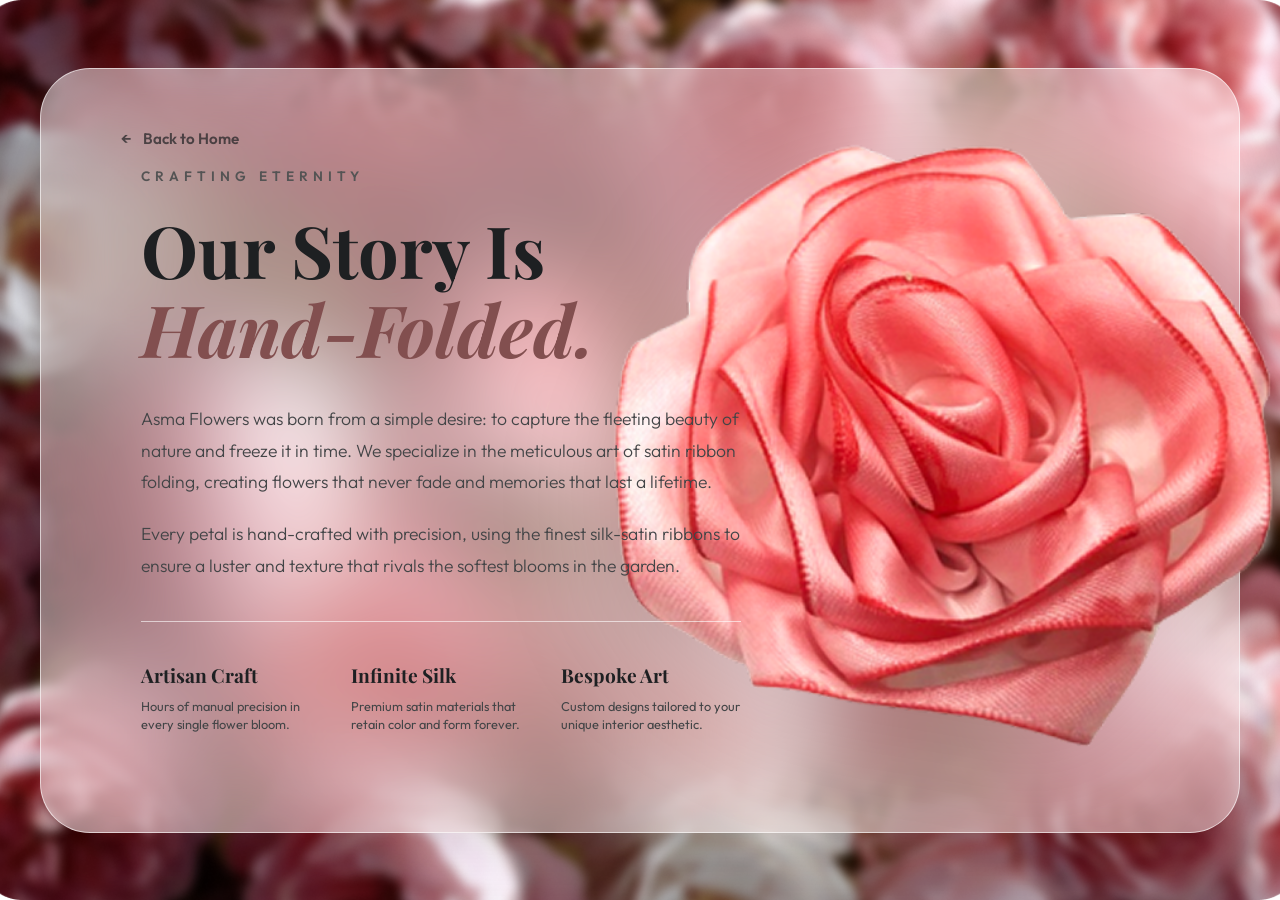
==== about.html @ a52fb3a3 "feat: initialize Asma Flowers project with custom glass-morphism UI and assets" ====
<!DOCTYPE html>
<html lang="en">
<head>
    <meta charset="UTF-8">
    <meta name="viewport" content="width=device-width, initial-scale=1.0">
    <title>Our Story | Asma Flowers</title>
    <link rel="preconnect" href="https://fonts.googleapis.com">
    <link rel="preconnect" href="https://fonts.gstatic.com" crossorigin>
    <link href="https://fonts.googleapis.com/css2?family=Outfit:wght@300;400;500;600&family=Playfair+Display:ital,wght@0,600;0,700;1,600;1,700&display=swap" rel="stylesheet">
    
    <style>
        :root {
            --primary-accent: #a66a6a;
            --primary-accent-dark: #824f4f;
            --secondary-green: #545454;
            --text-main: #1e2022;
            --text-muted: #434547;
            --white: #ffffff;
            --glass-white: rgba(255, 255, 255, 0.45);
            --glass-border: rgba(255, 255, 255, 0.6);
            --curve: cubic-bezier(0.4, 0, 0.2, 1);
            --shadow-soft: 0 40px 100px -20px rgba(0, 0, 0, 0.12);
        }

        * {
            margin: 0;
            padding: 0;
            box-sizing: border-box;
        }

        body {
            font-family: 'Outfit', sans-serif;
            background: url('assets/bg.png') center/cover no-repeat fixed;
            min-height: 100vh;
            display: flex;
            justify-content: center;
            align-items: center;
            padding: 40px;
            color: var(--text-main);
            overflow: hidden;
        }

        .container {
            width: 100%;
            max-width: 1400px;
            z-index: 1;
        }

        .glass-card {
            background: var(--glass-white);
            backdrop-filter: blur(45px) saturate(140%);
            -webkit-backdrop-filter: blur(45px) saturate(140%);
            border-radius: 50px;
            border: 1px solid var(--glass-border);
            padding: 80px 100px;
            margin: 0 auto;
            position: relative;
            box-shadow: var(--shadow-soft);
            display: flex;
            justify-content: space-between;
            align-items: center;
            /* overflow: hidden; */
            /* width: 90vw; */
            height: 85vh;
            min-height: 700px;
            transform: perspective(1000px);
        }

        /* Back Button */
        .btn-back {
            position: absolute;
            top: 60px;
            left: 80px;
            text-decoration: none;
            color: var(--text-main);
            font-weight: 600;
            display: flex;
            align-items: center;
            gap: 12px;
            transition: all 0.3s var(--curve);
            font-size: 0.95rem;
            opacity: 0.7;
        }

        .btn-back::before {
            content: '←';

            transition: transform 0.3s var(--curve);
        }

        .btn-back:hover {
            opacity: 1;
        }

        .btn-back:hover::before {
            transform: translateX(-8px);
        }
        
        /* .back-nav {
            position: absolute;
            top: 60px;
            left: 80px;
            text-decoration: none;
            color: var(--text-main);
            font-weight: 600;
            display: flex;
            align-items: center;
            gap: 10px;
            font-size: 0.9rem;
            opacity: 0.7;
            transition: all 0.3s var(--curve);
            z-index: 10;
        }

        .back-nav:hover {
            opacity: 1;
            transform: translateX(-5px);
        } */

        .content {
            max-width: 600px;
            z-index: 2;
        }

        .tagline {
            color: var(--secondary-green);
            text-transform: uppercase;
            letter-spacing: 5px;
            font-weight: 600;
            font-size: 0.85rem;
            margin-bottom: 25px;
            display: block;
        }

        h1 {
            font-family: 'Playfair Display', serif;
            font-size: 4.5rem;
            line-height: 1.1;
            margin-bottom: 35px;
            font-weight: 700;
        }

        .story-text {
            color: var(--text-muted);
            font-size: 1.1rem;
            line-height: 1.8;
            margin-bottom: 40px;
            font-weight: 300;
        }

        .features-list {
            display: grid;
            grid-template-columns: repeat(3, 1fr);
            gap: 30px;
            border-top: 1px solid var(--glass-border);
            padding-top: 40px;
        }

        .feature-item h4 {
            font-family: 'Playfair Display', serif;
            font-size: 1.2rem;
            margin-bottom: 10px;
        }

        .feature-item p {
            font-size: 0.8rem;
            color: var(--text-muted);
            line-height: 1.4;
        }

        /* Visuals */
        .visuals {
            position: absolute;
            right: -50px;
            top: 50%;
            transform: translateY(-50%);
            width: 700px;
            height: 100%;
            display: flex;
            align-items: center;
            justify-content: center;
            z-index: 1;
            pointer-events: none;
        }

        .main-flower {
            width: 100%;
            filter: drop-shadow(0 30px 60px rgba(0,0,0,0.12));
            mix-blend-mode: multiply;
            animation: floatingFlower 12s ease-in-out infinite;
        }

        @keyframes floatingFlower {
            0%, 100% { transform: translateY(0) rotate(0deg); }
            50% { transform: translateY(-20px) rotate(2deg); }
        }

        @media (max-width: 1024px) {
            .glass-card { padding: 60px; }
            h1 { font-size: 3rem; }
            .visuals { width: 400px; }
            .features-list { grid-template-columns: 1fr; }
        }

        @media (max-width: 768px) {
            body { overflow: auto; padding: 20px; }
            .glass-card { height: auto; flex-direction: column; padding: 100px 40px 60px; text-align: center; }
            .visuals { position: relative; right: 0; transform: none; width: 100%; height: 300px; }
            .back-nav { top: 40px; left: 40px; }
        }
    </style>
</head>
<body>

    <div class="container">
        <main class="glass-card">
            <a href="index.html" class="btn-back">Back to Home</a>

            <section class="content">
                <span class="tagline">Crafting Eternity</span>
                <h1>Our Story Is <br> <span style="font-style: italic; color: var(--primary-accent-dark);">Hand-Folded.</span></h1>
                <div class="story-text">
                    <p>
                        Asma Flowers was born from a simple desire: to capture the fleeting beauty of nature and freeze it in time. We specialize in the meticulous art of satin ribbon folding, creating flowers that never fade and memories that last a lifetime.
                    </p>
                    <p style="margin-top: 20px;">
                        Every petal is hand-crafted with precision, using the finest silk-satin ribbons to ensure a luster and texture that rivals the softest blooms in the garden.
                    </p>
                </div>

                <div class="features-list">
                    <div class="feature-item">
                        <h4>Artisan Craft</h4>
                        <p>Hours of manual precision in every single flower bloom.</p>
                    </div>
                    <div class="feature-item">
                        <h4>Infinite Silk</h4>
                        <p>Premium satin materials that retain color and form forever.</p>
                    </div>
                    <div class="feature-item">
                        <h4>Bespoke Art</h4>
                        <p>Custom designs tailored to your unique interior aesthetic.</p>
                    </div>
                </div>
            </section>

            <section class="visuals">
                <img src="assets/hero.png" alt="Satin Rose Art" class="main-flower">
            </section>
        </main>
    </div>

    <script>
        document.addEventListener('DOMContentLoaded', () => {
            const card = document.querySelector('.glass-card');
            const flower = document.querySelector('.main-flower');
            
            document.addEventListener('mousemove', (e) => {
                const x = (window.innerWidth / 2 - e.pageX) / 80;
                const y = (window.innerHeight / 2 - e.pageY) / 80;
                
                card.style.transform = `perspective(1000px) rotateY(${x}deg) rotateX(${y}deg)`;
                flower.style.transform = `translate(${-x * 3}px, ${-y * 3}px)`;
            });

            // Smooth entrance
            const elements = [
                document.querySelector('.tagline'),
                document.querySelector('h1'),
                document.querySelector('.story-text'),
                document.querySelector('.features-list')
            ];

            elements.forEach((el, index) => {
                el.style.opacity = '0';
                el.style.transform = 'translateY(20px)';
                el.style.transition = `all 0.8s cubic-bezier(0.4, 0, 0.2, 1) ${index * 0.1}s`;
                
                setTimeout(() => {
                    el.style.opacity = '1';
                    el.style.transform = 'translateY(0)';
                }, 100);
            });
        });
    </script>
</body>
</html>
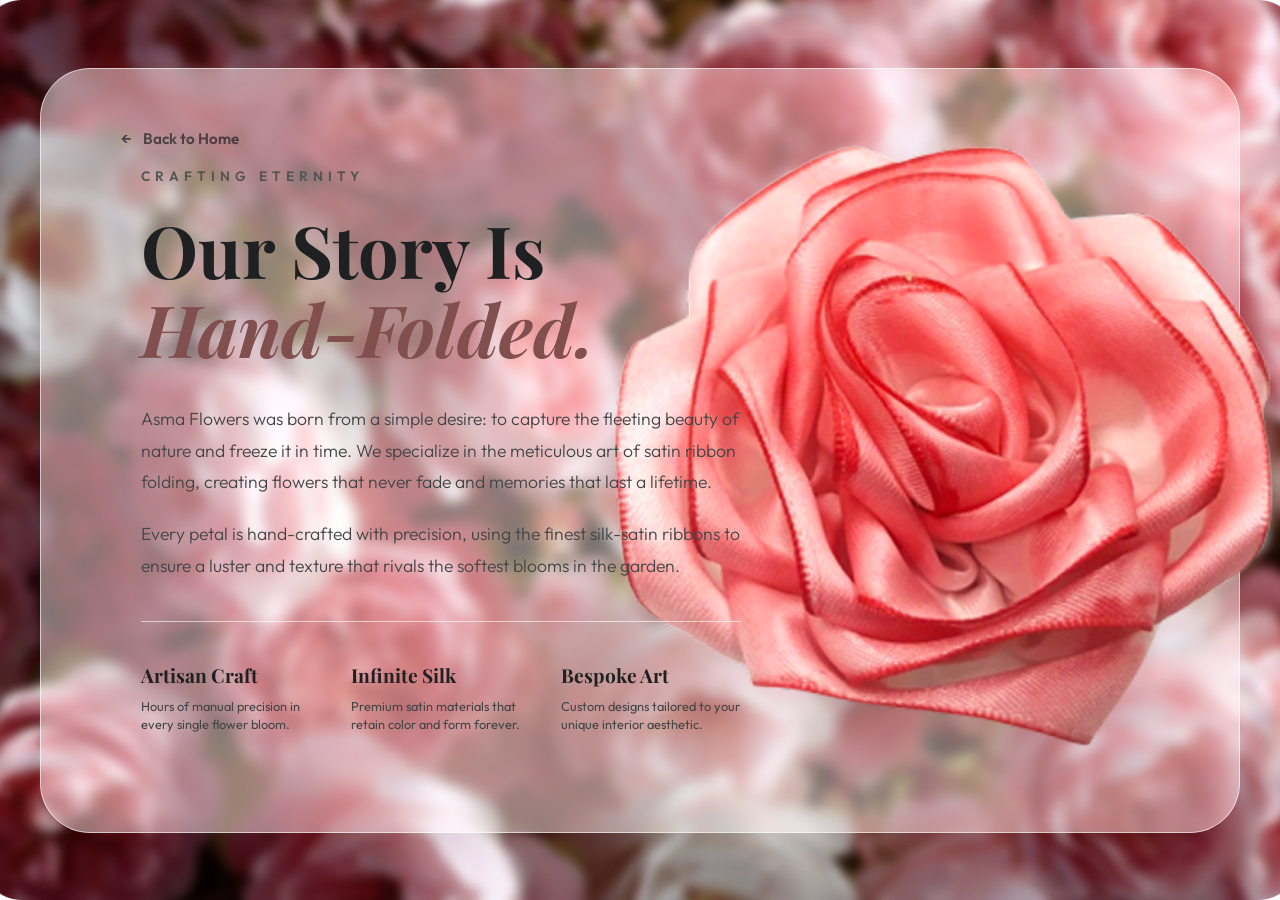
==== commit 1de72128: "changed blur value for the .glass-card" ====
--- a/about.html
+++ b/about.html
@@ -48,7 +48,7 @@
 
         .glass-card {
             background: var(--glass-white);
-            backdrop-filter: blur(45px) saturate(140%);
+            backdrop-filter: blur(5px) saturate(140%);
             -webkit-backdrop-filter: blur(45px) saturate(140%);
             border-radius: 50px;
             border: 1px solid var(--glass-border);
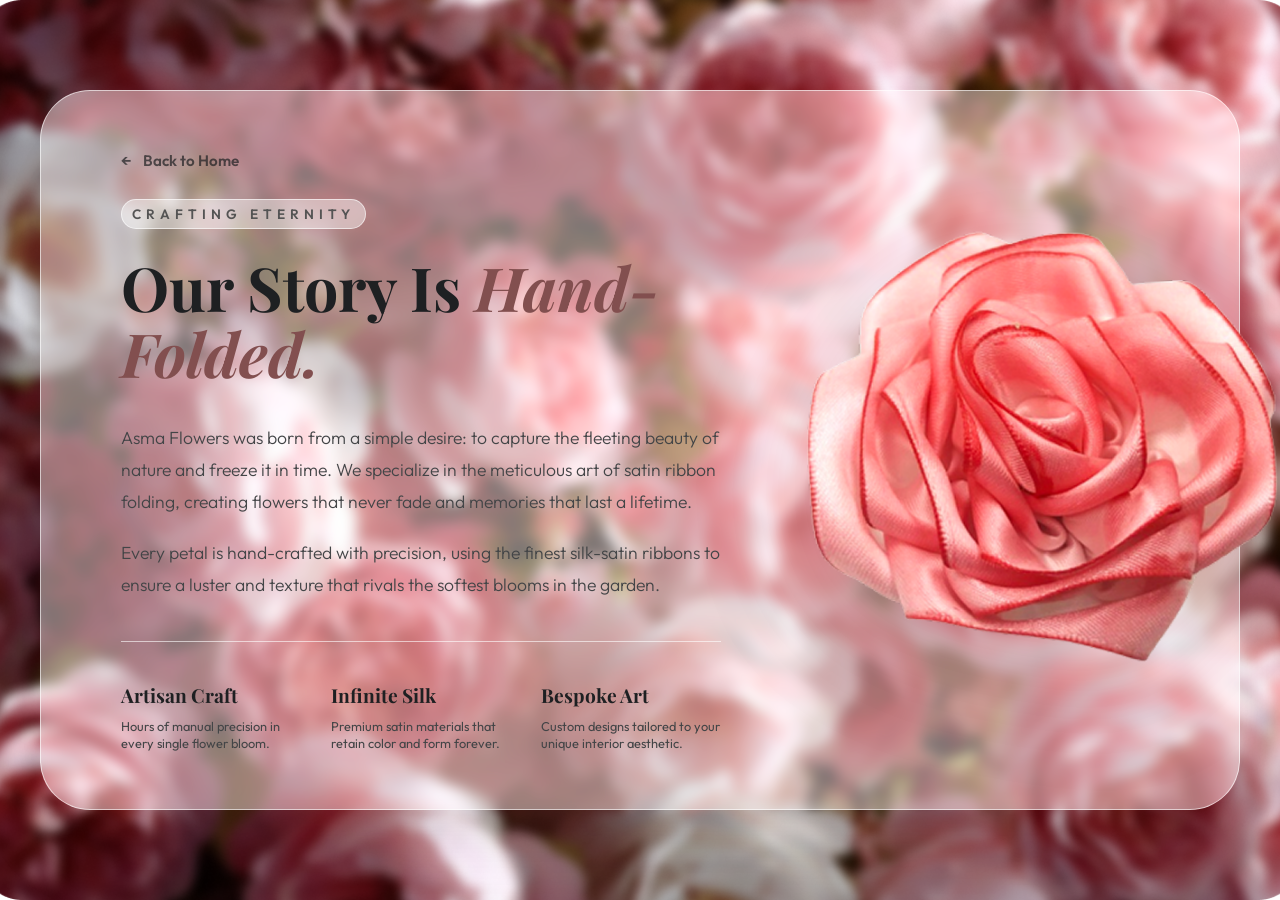
==== commit 392ea536: "implemented @media in css for a responsive layout" ====
--- a/about.html
+++ b/about.html
@@ -4,211 +4,12 @@
     <meta charset="UTF-8">
     <meta name="viewport" content="width=device-width, initial-scale=1.0">
     <title>Our Story | Asma Flowers</title>
+    <link rel="icon" href="assets/favicon.ico" type="image/x-icon">
     <link rel="preconnect" href="https://fonts.googleapis.com">
     <link rel="preconnect" href="https://fonts.gstatic.com" crossorigin>
     <link href="https://fonts.googleapis.com/css2?family=Outfit:wght@300;400;500;600&family=Playfair+Display:ital,wght@0,600;0,700;1,600;1,700&display=swap" rel="stylesheet">
     
-    <style>
-        :root {
-            --primary-accent: #a66a6a;
-            --primary-accent-dark: #824f4f;
-            --secondary-green: #545454;
-            --text-main: #1e2022;
-            --text-muted: #434547;
-            --white: #ffffff;
-            --glass-white: rgba(255, 255, 255, 0.45);
-            --glass-border: rgba(255, 255, 255, 0.6);
-            --curve: cubic-bezier(0.4, 0, 0.2, 1);
-            --shadow-soft: 0 40px 100px -20px rgba(0, 0, 0, 0.12);
-        }
-
-        * {
-            margin: 0;
-            padding: 0;
-            box-sizing: border-box;
-        }
-
-        body {
-            font-family: 'Outfit', sans-serif;
-            background: url('assets/bg.png') center/cover no-repeat fixed;
-            min-height: 100vh;
-            display: flex;
-            justify-content: center;
-            align-items: center;
-            padding: 40px;
-            color: var(--text-main);
-            overflow: hidden;
-        }
-
-        .container {
-            width: 100%;
-            max-width: 1400px;
-            z-index: 1;
-        }
-
-        .glass-card {
-            background: var(--glass-white);
-            backdrop-filter: blur(5px) saturate(140%);
-            -webkit-backdrop-filter: blur(45px) saturate(140%);
-            border-radius: 50px;
-            border: 1px solid var(--glass-border);
-            padding: 80px 100px;
-            margin: 0 auto;
-            position: relative;
-            box-shadow: var(--shadow-soft);
-            display: flex;
-            justify-content: space-between;
-            align-items: center;
-            /* overflow: hidden; */
-            /* width: 90vw; */
-            height: 85vh;
-            min-height: 700px;
-            transform: perspective(1000px);
-        }
-
-        /* Back Button */
-        .btn-back {
-            position: absolute;
-            top: 60px;
-            left: 80px;
-            text-decoration: none;
-            color: var(--text-main);
-            font-weight: 600;
-            display: flex;
-            align-items: center;
-            gap: 12px;
-            transition: all 0.3s var(--curve);
-            font-size: 0.95rem;
-            opacity: 0.7;
-        }
-
-        .btn-back::before {
-            content: '←';
-
-            transition: transform 0.3s var(--curve);
-        }
-
-        .btn-back:hover {
-            opacity: 1;
-        }
-
-        .btn-back:hover::before {
-            transform: translateX(-8px);
-        }
-        
-        /* .back-nav {
-            position: absolute;
-            top: 60px;
-            left: 80px;
-            text-decoration: none;
-            color: var(--text-main);
-            font-weight: 600;
-            display: flex;
-            align-items: center;
-            gap: 10px;
-            font-size: 0.9rem;
-            opacity: 0.7;
-            transition: all 0.3s var(--curve);
-            z-index: 10;
-        }
-
-        .back-nav:hover {
-            opacity: 1;
-            transform: translateX(-5px);
-        } */
-
-        .content {
-            max-width: 600px;
-            z-index: 2;
-        }
-
-        .tagline {
-            color: var(--secondary-green);
-            text-transform: uppercase;
-            letter-spacing: 5px;
-            font-weight: 600;
-            font-size: 0.85rem;
-            margin-bottom: 25px;
-            display: block;
-        }
-
-        h1 {
-            font-family: 'Playfair Display', serif;
-            font-size: 4.5rem;
-            line-height: 1.1;
-            margin-bottom: 35px;
-            font-weight: 700;
-        }
-
-        .story-text {
-            color: var(--text-muted);
-            font-size: 1.1rem;
-            line-height: 1.8;
-            margin-bottom: 40px;
-            font-weight: 300;
-        }
-
-        .features-list {
-            display: grid;
-            grid-template-columns: repeat(3, 1fr);
-            gap: 30px;
-            border-top: 1px solid var(--glass-border);
-            padding-top: 40px;
-        }
-
-        .feature-item h4 {
-            font-family: 'Playfair Display', serif;
-            font-size: 1.2rem;
-            margin-bottom: 10px;
-        }
-
-        .feature-item p {
-            font-size: 0.8rem;
-            color: var(--text-muted);
-            line-height: 1.4;
-        }
-
-        /* Visuals */
-        .visuals {
-            position: absolute;
-            right: -50px;
-            top: 50%;
-            transform: translateY(-50%);
-            width: 700px;
-            height: 100%;
-            display: flex;
-            align-items: center;
-            justify-content: center;
-            z-index: 1;
-            pointer-events: none;
-        }
-
-        .main-flower {
-            width: 100%;
-            filter: drop-shadow(0 30px 60px rgba(0,0,0,0.12));
-            mix-blend-mode: multiply;
-            animation: floatingFlower 12s ease-in-out infinite;
-        }
-
-        @keyframes floatingFlower {
-            0%, 100% { transform: translateY(0) rotate(0deg); }
-            50% { transform: translateY(-20px) rotate(2deg); }
-        }
-
-        @media (max-width: 1024px) {
-            .glass-card { padding: 60px; }
-            h1 { font-size: 3rem; }
-            .visuals { width: 400px; }
-            .features-list { grid-template-columns: 1fr; }
-        }
-
-        @media (max-width: 768px) {
-            body { overflow: auto; padding: 20px; }
-            .glass-card { height: auto; flex-direction: column; padding: 100px 40px 60px; text-align: center; }
-            .visuals { position: relative; right: 0; transform: none; width: 100%; height: 300px; }
-            .back-nav { top: 40px; left: 40px; }
-        }
-    </style>
+    <link rel="stylesheet" href="css/about.css">
 </head>
 <body>
 
@@ -218,7 +19,7 @@
 
             <section class="content">
                 <span class="tagline">Crafting Eternity</span>
-                <h1>Our Story Is <br> <span style="font-style: italic; color: var(--primary-accent-dark);">Hand-Folded.</span></h1>
+                <h1>Our Story Is <span style="font-style: italic; color: var(--primary-accent-dark);">Hand-Folded.</span></h1>
                 <div class="story-text">
                     <p>
                         Asma Flowers was born from a simple desire: to capture the fleeting beauty of nature and freeze it in time. We specialize in the meticulous art of satin ribbon folding, creating flowers that never fade and memories that last a lifetime.
@@ -245,43 +46,11 @@
             </section>
 
             <section class="visuals">
-                <img src="assets/hero.png" alt="Satin Rose Art" class="main-flower">
+                <img src="assets/hero-about.png" alt="Satin Rose Art" class="main-flower">
             </section>
         </main>
     </div>
 
-    <script>
-        document.addEventListener('DOMContentLoaded', () => {
-            const card = document.querySelector('.glass-card');
-            const flower = document.querySelector('.main-flower');
-            
-            document.addEventListener('mousemove', (e) => {
-                const x = (window.innerWidth / 2 - e.pageX) / 80;
-                const y = (window.innerHeight / 2 - e.pageY) / 80;
-                
-                card.style.transform = `perspective(1000px) rotateY(${x}deg) rotateX(${y}deg)`;
-                flower.style.transform = `translate(${-x * 3}px, ${-y * 3}px)`;
-            });
-
-            // Smooth entrance
-            const elements = [
-                document.querySelector('.tagline'),
-                document.querySelector('h1'),
-                document.querySelector('.story-text'),
-                document.querySelector('.features-list')
-            ];
-
-            elements.forEach((el, index) => {
-                el.style.opacity = '0';
-                el.style.transform = 'translateY(20px)';
-                el.style.transition = `all 0.8s cubic-bezier(0.4, 0, 0.2, 1) ${index * 0.1}s`;
-                
-                setTimeout(() => {
-                    el.style.opacity = '1';
-                    el.style.transform = 'translateY(0)';
-                }, 100);
-            });
-        });
-    </script>
+    <script src="js/about.js"></script>
 </body>
 </html>
--- a/css/about.css
+++ b/css/about.css
@@ -0,0 +1,251 @@
+:root {
+    --primary-accent: #a66a6a;
+    --primary-accent-dark: #824f4f;
+    --secondary-green: #545454;
+    --text-main: #1e2022;
+    --text-muted: #434547;
+    --white: #ffffff;
+    --glass-white: rgba(255, 255, 255, 0.45);
+    --glass-border: rgba(255, 255, 255, 0.6);
+    --curve: cubic-bezier(0.4, 0, 0.2, 1);
+    --shadow-soft: 0 40px 100px -20px rgba(0, 0, 0, 0.12);
+}
+
+* {
+    margin: 0;
+    padding: 0;
+    box-sizing: border-box;
+}
+
+body {
+    font-family: 'Outfit', sans-serif;
+    background: url('../assets/bg.png') center/cover no-repeat fixed;
+    min-height: 100vh;
+    display: flex;
+    justify-content: center;
+    align-items: center;
+    padding: 40px;
+    color: var(--text-main);
+    overflow: hidden;
+}
+
+.container {
+    width: 100%;
+    max-width: 1400px;
+    z-index: 1;
+}
+
+.glass-card {
+    background: var(--glass-white);
+    backdrop-filter: blur(5px) saturate(140%);
+    -webkit-backdrop-filter: blur(45px) saturate(140%);
+    border-radius: 50px;
+    border: 1px solid var(--glass-border);
+    padding: 80px 100px;
+    margin: 0 auto;
+    position: relative;
+    box-shadow: var(--shadow-soft);
+    display: flex;
+    justify-content: space-between;
+    align-items: center;
+    /* overflow: hidden; */
+    /* width: 90vw; */
+    height: fit-content;
+    min-height: 700px;
+    transform: perspective(1000px);
+}
+
+/* Back Button */
+.btn-back {
+    position: absolute;
+    top: 60px;
+    left: 80px;
+    text-decoration: none;
+    color: var(--text-main);
+    font-weight: 600;
+    display: flex;
+    align-items: center;
+    gap: 12px;
+    transition: all 0.3s var(--curve);
+    font-size: 0.95rem;
+    opacity: 0.7;
+}
+
+.btn-back::before {
+    content: '←';
+
+    transition: transform 0.3s var(--curve);
+}
+
+.btn-back:hover {
+    opacity: 1;
+}
+
+.btn-back:hover::before {
+    transform: translateX(-8px);
+}
+
+.content {
+    margin-top: 5%;
+    max-width: 600px;
+    z-index: 2;
+}
+
+.tagline {
+    width: fit-content;
+    border: 1px solid var(--glass-border);
+    padding: 5px 10px;
+    border-radius: 15px;
+    background: var(--glass-white);
+    color: var(--secondary-green);
+    text-transform: uppercase;
+    letter-spacing: 5px;
+    font-weight: 600;
+    font-size: 0.85rem;
+    margin-bottom: 25px;
+    display: block;
+    opacity: 0.85;
+} 
+
+h1 {
+    font-family: 'Playfair Display', serif;
+    font-size: 4.5rem;
+    line-height: 1.1;
+    margin-bottom: 35px;
+    font-weight: 700;
+}
+
+.story-text {
+    color: var(--text-muted);
+    font-size: 1.1rem;
+    line-height: 1.8;
+    margin-bottom: 40px;
+    font-weight: 300;
+}
+
+.features-list {
+    display: grid;
+    grid-template-columns: repeat(3, 1fr);
+    gap: 30px;
+    border-top: 1px solid var(--glass-border);
+    padding-top: 40px;
+}
+
+.feature-item h4 {
+    font-family: 'Playfair Display', serif;
+    font-size: 1.2rem;
+    margin-bottom: 10px;
+}
+
+.feature-item p {
+    font-size: 0.8rem;
+    color: var(--text-muted);
+    line-height: 1.4;
+}
+
+/* Visuals */
+.visuals {
+    position: absolute;
+    right: -50px;
+    top: 50%;
+    transform: translateY(-50%);
+    width: 700px;
+    height: 100%;
+    display: flex;
+    align-items: center;
+    justify-content: center;
+    z-index: 1;
+    pointer-events: none;
+}
+
+.main-flower {
+    width: 100%;
+    filter: drop-shadow(0 30px 60px rgba(0,0,0,0.12));
+    mix-blend-mode: multiply;
+    animation: floatingFlower 12s ease-in-out infinite;
+}
+
+@keyframes floatingFlower {
+    0%, 100% { transform: translateY(0) rotate(0deg); }
+    50% { transform: translateY(-20px) rotate(2deg); }
+}
+
+/* --- RESPONSIVE OVERHAUL --- */
+
+/* 4K Super Screens */
+@media (min-width: 2560px) {
+    .glass-card { padding: 120px 150px; }
+    h1 { font-size: 6rem; }
+    .story-text { font-size: 1.4rem; }
+    .features-list { padding-top: 60px; gap: 50px; }
+}
+
+/* Detailed Laptop */
+@media (max-width: 1440px) {
+    .glass-card { padding: 60px 80px; height: 80vh; }
+    h1 { font-size: 3.8rem; }
+    .visuals { width: 500px; }
+}
+
+/* Tablet */
+@media (max-width: 1024px) {
+    .glass-card { 
+        padding: 50px; 
+        flex-direction: column; 
+        height: auto; 
+        text-align: center;
+        gap: 40px;
+    }
+    .content { 
+        max-width: 100%;
+        padding-top: 0;
+        display: flex;
+        flex-direction: column;
+        margin-top: 5%;
+        justify-content: center;
+        align-items: center;
+    }
+    h1 { font-size: 3rem; }
+    .visuals { display: none; }
+    .main-flower { width: 40%; }
+    .features-list { 
+        grid-template-columns: repeat(2, 1fr);  
+        padding-top: 30px; 
+    } 
+    .features-list div:nth-child(3) { grid-column: span 2; }
+    .btn-back { left: 40px; top: 40px; }
+}
+
+/* Mobile Large (Phablets) */
+@media (max-width: 768px) {
+    body { overflow-y: auto; padding: 20px; }
+    .glass-card { padding: 40px 30px; border-radius: 40px; }
+    .content { margin-top: 7%; }
+    .tagline { font-size: 0.6rem; letter-spacing: 3px; } 
+    h1 { font-size: 2.4rem; }
+    .story-text { font-size: 1rem; width: 100%; }
+    .features-list { grid-template-columns: 1fr; gap: 20px; }
+}
+
+/* Standard Mobile */
+@media (max-width: 425px) {
+    .content { margin-top: 10%; } 
+    h1 { font-size: 2rem; }
+    .glass-card { padding: 30px 20px; } 
+    .btn-back { left: 20px; top: 30px; font-size: 0.8rem; }
+    .visuals { display: none; }
+}
+
+/* Small Mobile */
+@media (max-width: 375px) {
+    .tagline { font-size: 0.5rem; letter-spacing: 3px; }
+    h1 { font-size: 1.8rem; }
+}
+
+/* Tiny Mobile */
+@media (max-width: 320px) { 
+    .content { margin-top: 15%; } 
+    .tagline { font-size: 0.4rem;}
+    h1 { font-size: 1.8rem; }
+    .glass-card { padding: 20px 15px; }
+}
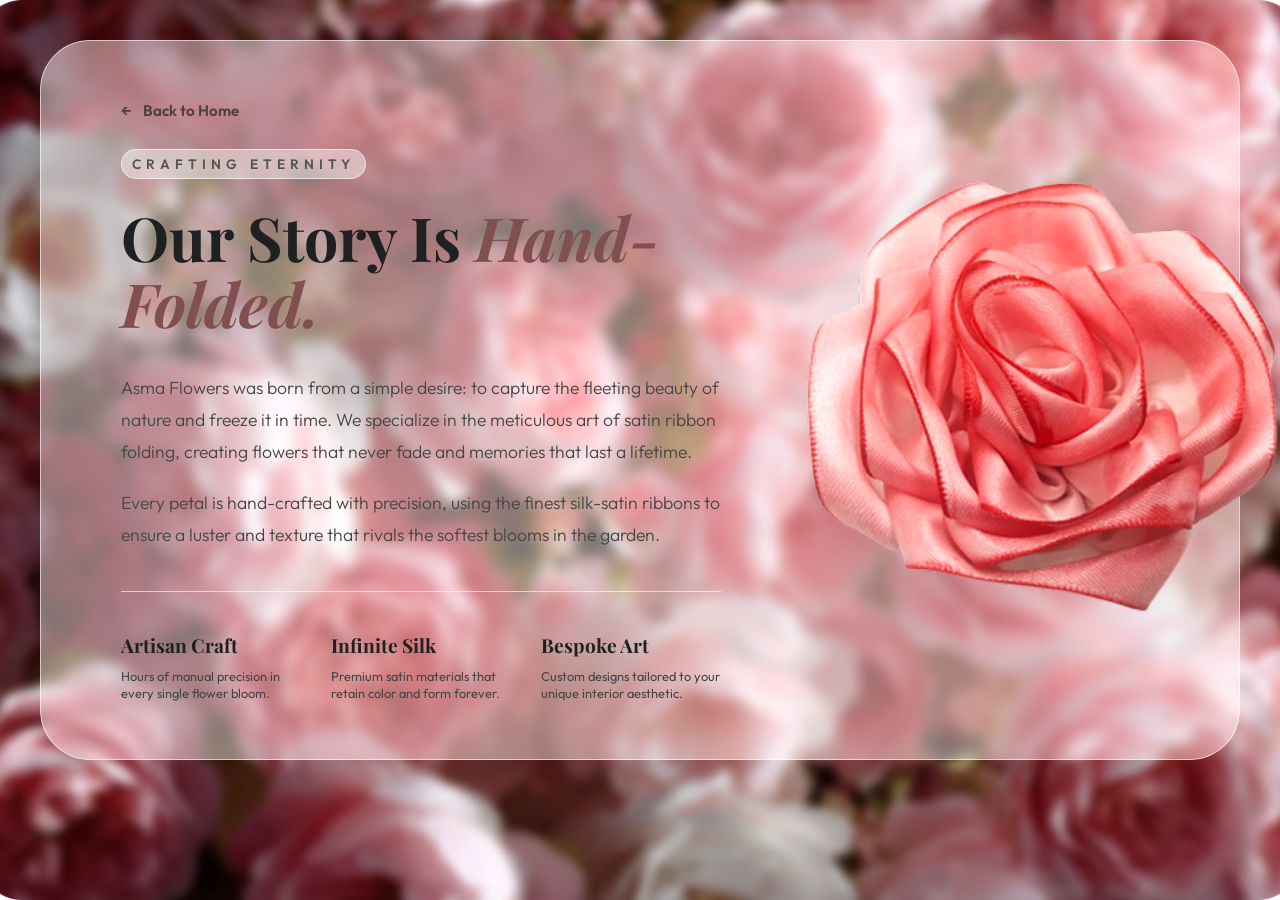
==== commit f57801a2: "some style changes" ====
--- a/about.html
+++ b/about.html
@@ -2,7 +2,7 @@
 <html lang="en">
 <head>
     <meta charset="UTF-8">
-    <meta name="viewport" content="width=device-width, initial-scale=1.0">
+    <meta name="viewport" content="width=device-width, initial-scale=1.0, viewport-fit=cover">
     <title>Our Story | Asma Flowers</title>
     <link rel="icon" href="assets/favicon.ico" type="image/x-icon">
     <link rel="preconnect" href="https://fonts.googleapis.com">
--- a/css/about.css
+++ b/css/about.css
@@ -17,10 +17,18 @@
     box-sizing: border-box;
 }
 
+html {
+    background-image: url('../assets/bg.png');
+    background-size: cover;
+    background-position: center;
+    background-repeat: no-repeat;
+    background-attachment: fixed;
+}
+
 body {
     font-family: 'Outfit', sans-serif;
-    background: url('../assets/bg.png') center/cover no-repeat fixed;
     min-height: 100vh;
+    min-height: -webkit-fill-available;
     display: flex;
     justify-content: center;
     align-items: center;
@@ -225,6 +233,7 @@
     h1 { font-size: 2.4rem; }
     .story-text { font-size: 1rem; width: 100%; }
     .features-list { grid-template-columns: 1fr; gap: 20px; }
+    .features-list div:nth-child(3) { grid-column: span 1; }
 }
 
 /* Standard Mobile */
